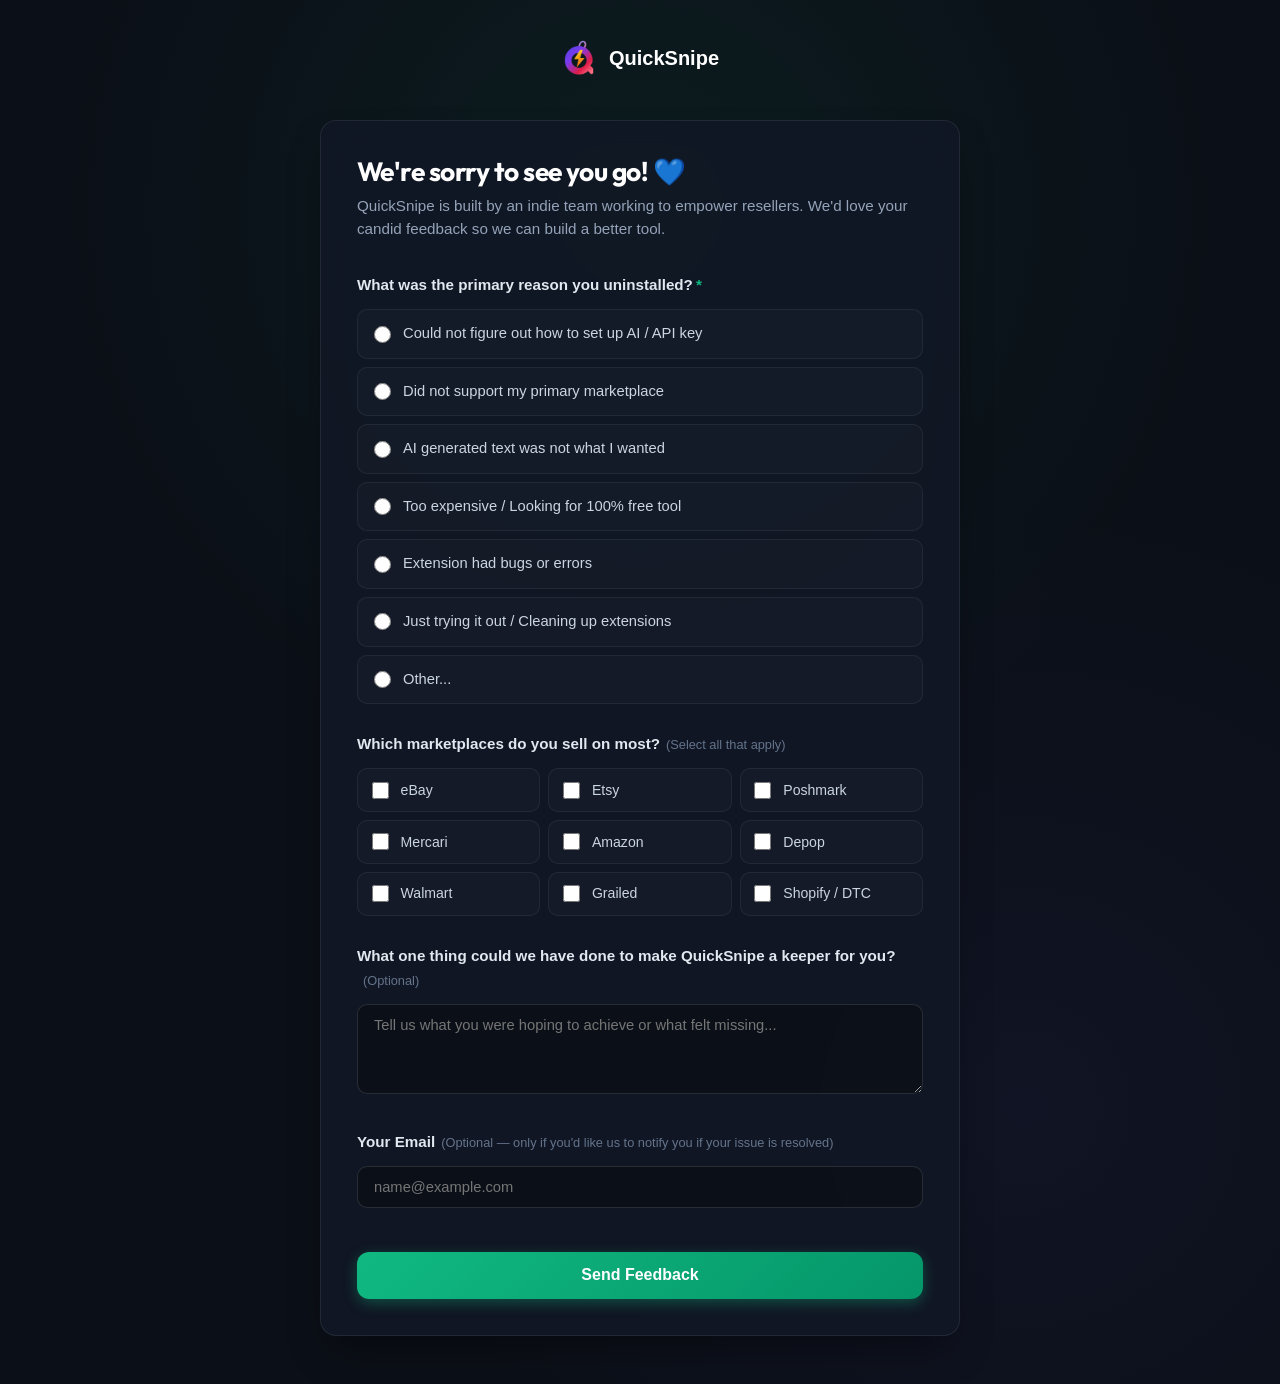
==== docs/farewell.html @ 465ecc66 "docs: clarify v1.3.3 live store release and tease upcoming v1.4.0 vision snipe" ====
<!DOCTYPE html>
<html lang="en" data-theme="dark">
<head>
  <meta charset="UTF-8">
  <meta name="viewport" content="width=device-width, initial-scale=1.0">
  <title>QuickSnipe — Farewell & Feedback</title>
  <meta name="description" content="Help QuickSnipe improve. Let us know how we can make our reseller assistant better.">
  <link rel="icon" type="image/png" sizes="16x16" href="assets/icon-16.png">
  <link rel="icon" type="image/png" sizes="48x48" href="assets/icon-48.png">
  <link rel="icon" type="image/png" sizes="128x128" href="assets/icon-128.png">
  <link rel="stylesheet" href="styles.css">
  <style>
    body {
      min-height: 100vh;
      display: flex;
      flex-direction: column;
      background: radial-gradient(circle at 50% 15%, rgba(16, 185, 129, 0.08), transparent 45%),
                  radial-gradient(circle at 80% 80%, rgba(99, 102, 241, 0.06), transparent 40%),
                  var(--color-bg, #0b0f17);
      color: var(--color-text, #f1f5f9);
      font-family: -apple-system, BlinkMacSystemFont, "Segoe UI", Roboto, "Helvetica Neue", Arial, sans-serif;
      margin: 0;
      padding: 0;
    }

    .farewell-header {
      padding: 2.5rem 1.5rem 1.5rem;
      text-align: center;
    }

    .farewell-logo {
      display: inline-flex;
      align-items: center;
      gap: 0.75rem;
      font-size: 1.25rem;
      font-weight: 700;
      color: #fff;
      text-decoration: none;
      margin-bottom: 1.25rem;
    }

    .farewell-logo img {
      width: 36px;
      height: 36px;
      border-radius: 8px;
    }

    .farewell-container {
      max-width: 680px;
      margin: 0 auto 3rem;
      padding: 0 1.25rem;
      width: 100%;
      box-sizing: border-box;
    }

    .farewell-card {
      background: rgba(18, 24, 38, 0.85);
      border: 1px solid rgba(255, 255, 255, 0.08);
      border-radius: 16px;
      padding: 2.25rem;
      backdrop-filter: blur(12px);
      box-shadow: 0 20px 40px -15px rgba(0, 0, 0, 0.5);
    }

    .farewell-title {
      font-size: 1.65rem;
      font-weight: 700;
      margin: 0 0 0.5rem;
      color: #fff;
      letter-spacing: -0.02em;
    }

    .farewell-subtitle {
      font-size: 0.95rem;
      color: #94a3b8;
      line-height: 1.5;
      margin: 0 0 2rem;
    }

    .form-group {
      margin-bottom: 1.75rem;
    }

    .form-label {
      display: block;
      font-weight: 600;
      font-size: 0.95rem;
      margin-bottom: 0.75rem;
      color: #e2e8f0;
    }

    .form-label span.req {
      color: #10b981;
      margin-left: 3px;
    }

    .form-label span.opt {
      font-size: 0.8rem;
      font-weight: 400;
      color: #64748b;
      margin-left: 6px;
    }

    .options-grid {
      display: grid;
      gap: 0.5rem;
    }

    .option-item {
      display: flex;
      align-items: center;
      gap: 0.75rem;
      padding: 0.75rem 1rem;
      background: rgba(255, 255, 255, 0.02);
      border: 1px solid rgba(255, 255, 255, 0.06);
      border-radius: 10px;
      cursor: pointer;
      transition: all 0.15s ease;
      user-select: none;
      font-size: 0.92rem;
      color: #cbd5e1;
    }

    .option-item:hover {
      background: rgba(16, 185, 129, 0.08);
      border-color: rgba(16, 185, 129, 0.3);
      color: #fff;
    }

    .option-item input[type="radio"],
    .option-item input[type="checkbox"] {
      accent-color: #10b981;
      width: 17px;
      height: 17px;
      margin: 0;
      cursor: pointer;
    }

    .checkboxes-grid {
      display: grid;
      grid-template-columns: repeat(auto-fill, minmax(140px, 1fr));
      gap: 0.5rem;
    }

    .checkboxes-grid .option-item {
      padding: 0.6rem 0.85rem;
      font-size: 0.88rem;
    }

    .other-input-wrap {
      margin-top: 0.5rem;
      display: none;
    }

    .text-input,
    .textarea-input {
      width: 100%;
      background: rgba(11, 15, 23, 0.8);
      border: 1px solid rgba(255, 255, 255, 0.12);
      border-radius: 10px;
      padding: 0.75rem 1rem;
      color: #fff;
      font-size: 0.92rem;
      font-family: inherit;
      box-sizing: border-box;
      outline: none;
      transition: border-color 0.15s;
    }

    .text-input:focus,
    .textarea-input:focus {
      border-color: #10b981;
      box-shadow: 0 0 0 3px rgba(16, 185, 129, 0.15);
    }

    .textarea-input {
      min-height: 90px;
      resize: vertical;
    }

    .btn-submit {
      width: 100%;
      background: linear-gradient(135deg, #10b981, #059669);
      color: #fff;
      border: none;
      border-radius: 12px;
      padding: 0.9rem;
      font-size: 1rem;
      font-weight: 600;
      cursor: pointer;
      transition: all 0.18s ease;
      box-shadow: 0 4px 14px rgba(16, 185, 129, 0.35);
      margin-top: 1rem;
    }

    .btn-submit:hover {
      background: linear-gradient(135deg, #059669, #047857);
      transform: translateY(-1px);
      box-shadow: 0 6px 18px rgba(16, 185, 129, 0.45);
    }

    .btn-submit:disabled {
      opacity: 0.6;
      cursor: not-allowed;
      transform: none;
    }

    .reinstall-box {
      margin-top: 2rem;
      padding: 1.25rem;
      border-radius: 12px;
      background: rgba(99, 102, 241, 0.08);
      border: 1px solid rgba(99, 102, 241, 0.2);
      text-align: center;
      font-size: 0.88rem;
      color: #cbd5e1;
    }

    .reinstall-box a {
      color: #818cf8;
      font-weight: 600;
      text-decoration: underline;
    }

    /* Thank-you card state */
    .thank-you-card {
      display: none;
      text-align: center;
      padding: 3rem 1.5rem;
    }

    .thank-you-card h2 {
      font-size: 1.75rem;
      color: #fff;
      margin: 1rem 0 0.5rem;
    }

    .thank-you-card p {
      color: #94a3b8;
      max-width: 460px;
      margin: 0 auto 1.5rem;
      line-height: 1.6;
    }

    .thank-you-icon {
      font-size: 3rem;
    }

    @media (max-width: 600px) {
      .farewell-card {
        padding: 1.5rem;
      }
      .checkboxes-grid {
        grid-template-columns: 1fr 1fr;
      }
    }
  </style>
</head>
<body>

  <header class="farewell-header">
    <a href="index.html" class="farewell-logo">
      <img src="assets/icon-48.png" alt="QuickSnipe">
      <span>QuickSnipe</span>
    </a>
  </header>

  <main class="farewell-container">
    <div class="farewell-card">

      <!-- Form Container -->
      <form id="farewell-form">
        <h1 class="farewell-title">We're sorry to see you go! 💙</h1>
        <p class="farewell-subtitle">
          QuickSnipe is built by an indie team working to empower resellers. We'd love your candid feedback so we can build a better tool.
        </p>

        <!-- Q1: Primary Reason -->
        <div class="form-group">
          <label class="form-label">What was the primary reason you uninstalled?<span class="req">*</span></label>
          <div class="options-grid">
            <label class="option-item">
              <input type="radio" name="reason" value="Could not figure out how to set up AI / API key" required>
              <span>Could not figure out how to set up AI / API key</span>
            </label>
            <label class="option-item">
              <input type="radio" name="reason" value="Did not support my primary marketplace">
              <span>Did not support my primary marketplace</span>
            </label>
            <label class="option-item">
              <input type="radio" name="reason" value="AI generated text was not what I wanted">
              <span>AI generated text was not what I wanted</span>
            </label>
            <label class="option-item">
              <input type="radio" name="reason" value="Too expensive / Looking for 100% free tool">
              <span>Too expensive / Looking for 100% free tool</span>
            </label>
            <label class="option-item">
              <input type="radio" name="reason" value="Extension had bugs or errors">
              <span>Extension had bugs or errors</span>
            </label>
            <label class="option-item">
              <input type="radio" name="reason" value="Just trying it out / Cleaning up extensions">
              <span>Just trying it out / Cleaning up extensions</span>
            </label>
            <label class="option-item">
              <input type="radio" name="reason" value="__other__">
              <span>Other...</span>
            </label>
          </div>
          <div id="reason-other-wrap" class="other-input-wrap">
            <input type="text" id="reason-other-text" class="text-input" placeholder="Please specify...">
          </div>
        </div>

        <!-- Q2: Marketplaces Used -->
        <div class="form-group">
          <label class="form-label">Which marketplaces do you sell on most?<span class="opt">(Select all that apply)</span></label>
          <div class="checkboxes-grid">
            <label class="option-item">
              <input type="checkbox" name="marketplace" value="eBay">
              <span>eBay</span>
            </label>
            <label class="option-item">
              <input type="checkbox" name="marketplace" value="Etsy">
              <span>Etsy</span>
            </label>
            <label class="option-item">
              <input type="checkbox" name="marketplace" value="Poshmark">
              <span>Poshmark</span>
            </label>
            <label class="option-item">
              <input type="checkbox" name="marketplace" value="Mercari">
              <span>Mercari</span>
            </label>
            <label class="option-item">
              <input type="checkbox" name="marketplace" value="Amazon">
              <span>Amazon</span>
            </label>
            <label class="option-item">
              <input type="checkbox" name="marketplace" value="Depop">
              <span>Depop</span>
            </label>
            <label class="option-item">
              <input type="checkbox" name="marketplace" value="Walmart">
              <span>Walmart</span>
            </label>
            <label class="option-item">
              <input type="checkbox" name="marketplace" value="Grailed">
              <span>Grailed</span>
            </label>
            <label class="option-item">
              <input type="checkbox" name="marketplace" value="Shopify / Custom Website">
              <span>Shopify / DTC</span>
            </label>
          </div>
        </div>

        <!-- Q3: Improvement Feedback -->
        <div class="form-group">
          <label class="form-label" for="txt-better">What one thing could we have done to make QuickSnipe a keeper for you?<span class="opt">(Optional)</span></label>
          <textarea id="txt-better" class="textarea-input" placeholder="Tell us what you were hoping to achieve or what felt missing..."></textarea>
        </div>

        <!-- Q4: Optional Email -->
        <div class="form-group">
          <label class="form-label" for="txt-email">Your Email<span class="opt">(Optional — only if you'd like us to notify you if your issue is resolved)</span></label>
          <input type="email" id="txt-email" class="text-input" placeholder="name@example.com">
        </div>

        <!-- Submit Button -->
        <button type="submit" id="btn-submit-farewell" class="btn-submit">
          Send Feedback
        </button>
      </form>

      <!-- Thank You Card (Shown upon submit) -->
      <div id="thank-you-view" class="thank-you-card">
        <div class="thank-you-icon">💙</div>
        <h2>Thank You for Your Feedback!</h2>
        <p>
          Your response goes straight to our dev notes. We'll use your suggestions to make QuickSnipe better for the reseller community.
        </p>
        <div class="reinstall-box">
          Changed your mind or uninstalled by mistake? You can reinstall anytime from the <a href="https://chromewebstore.google.com/detail/quicksnipe/imobohfdofphmcpdhflggfcmfdodhmag" target="_blank">Chrome Web Store</a>.
        </div>
      </div>

    </div>
  </main>

  <script>
    (function () {
      const form = document.getElementById('farewell-form');
      const thankYouView = document.getElementById('thank-you-view');
      const submitBtn = document.getElementById('btn-submit-farewell');
      const reasonRadios = document.querySelectorAll('input[name="reason"]');
      const reasonOtherWrap = document.getElementById('reason-other-wrap');
      const reasonOtherText = document.getElementById('reason-other-text');

      // Toggle write-in other reason input
      reasonRadios.forEach(radio => {
        radio.addEventListener('change', () => {
          if (radio.value === '__other__' && radio.checked) {
            reasonOtherWrap.style.display = 'block';
            reasonOtherText.focus();
          } else {
            reasonOtherWrap.style.display = 'none';
          }
        });
      });

      // Extract version from URL query string (e.g. ?v=1.3.3 or ?v=1.4.0)
      const urlParams = new URLSearchParams(window.location.search);
      const appVersion = urlParams.get('v') || '1.3.3';

      // Verified Google Form Endpoint & Entry IDs
      const GOOGLE_FORM_ACTION = 'https://docs.google.com/forms/d/e/1FAIpQLSeFasUfU0-HS2rmVHf-L8EJxTq6OKQwhR-iF8NFrdYK3VLyfg/formResponse';
      const ENTRIES = {
        reason: 'entry.704843628',
        reasonOther: 'entry.704843628.other_option_response',
        marketplaces: 'entry.675163865',
        whatBetter: 'entry.217796439',
        version: 'entry.930384413',
        email: 'entry.1102813028',
      };

      form.addEventListener('submit', async function (e) {
        e.preventDefault();

        // 1. Gather Selected Reason
        let selectedReason = '';
        const checkedRadio = document.querySelector('input[name="reason"]:checked');
        if (!checkedRadio) return;

        let isOtherReason = false;
        if (checkedRadio.value === '__other__') {
          isOtherReason = true;
          selectedReason = reasonOtherText.value.trim() || 'Other';
        } else {
          selectedReason = checkedRadio.value;
        }

        // 2. Gather Selected Marketplaces
        const checkedMarkets = Array.from(document.querySelectorAll('input[name="marketplace"]:checked'))
          .map(cb => cb.value);

        // 3. Other fields
        const whatBetter = document.getElementById('txt-better').value.trim();
        const email = document.getElementById('txt-email').value.trim();

        submitBtn.disabled = true;
        submitBtn.textContent = 'Sending feedback...';

        try {
          const bodyParams = new URLSearchParams();

          // Reason field mapping
          if (isOtherReason) {
            bodyParams.append(ENTRIES.reason, '__other_option__');
            bodyParams.append(ENTRIES.reasonOther, selectedReason);
          } else {
            bodyParams.append(ENTRIES.reason, selectedReason);
          }

          // Marketplaces checkboxes (Google Forms accepts multiple values with same entry ID)
          if (checkedMarkets.length > 0) {
            checkedMarkets.forEach(m => bodyParams.append(ENTRIES.marketplaces, m));
          } else {
            bodyParams.append(ENTRIES.marketplaces, 'None specified');
          }

          if (whatBetter) bodyParams.append(ENTRIES.whatBetter, whatBetter);
          bodyParams.append(ENTRIES.version, appVersion);
          if (email) bodyParams.append(ENTRIES.email, email);

          // Dispatch in no-cors mode to Google Forms backend
          await fetch(GOOGLE_FORM_ACTION, {
            method: 'POST',
            mode: 'no-cors',
            headers: { 'Content-Type': 'application/x-www-form-urlencoded' },
            body: bodyParams.toString(),
          });
        } catch (err) {
          console.warn('[QuickSnipe] Farewell submission notice:', err);
        }

        // Transition smoothly to thank-you view
        form.style.display = 'none';
        thankYouView.style.display = 'block';
      });
    })();
  </script>
</body>
</html>
---- docs/styles.css ----
/* ==========================================================================
   QuickSnipe Documentation & Sales Portal Stylesheet
   Modern Glassmorphic Design System (Cyber Dark & Light Glass)
   ========================================================================== */

@import url('https://fonts.googleapis.com/css2?family=Inter:wght@400;500;600;700&family=Outfit:wght@500;600;700;800;900&family=JetBrains+Mono:wght@400;500;600&display=swap');

:root {
  /* Color Tokens - Cyber Dark (Default) */
  --bg-base: #060913;
  --bg-surface: #0c1222;
  --bg-card: rgba(15, 23, 42, 0.75);
  --bg-card-hover: rgba(30, 41, 59, 0.85);
  --bg-glass: rgba(15, 23, 42, 0.65);
  --bg-input: rgba(15, 23, 42, 0.9);
  
  --border-subtle: rgba(255, 255, 255, 0.08);
  --border-glow: rgba(99, 102, 241, 0.35);
  --border-highlight: rgba(255, 255, 255, 0.16);

  --text-main: #f8fafc;
  --text-muted: #94a3b8;
  --text-dim: #64748b;
  --text-inverse: #090d16;

  --accent-primary: #6366f1;
  --accent-primary-hover: #4f46e5;
  --accent-secondary: #06b6d4;
  --accent-cyan: #38bdf8;
  --accent-emerald: #10b981;
  --accent-amber: #f59e0b;
  --accent-rose: #f43f5e;
  --accent-purple: #a855f7;

  --grad-primary: linear-gradient(135deg, #6366f1 0%, #06b6d4 100%);
  --grad-surface: linear-gradient(180deg, rgba(255, 255, 255, 0.04) 0%, rgba(255, 255, 255, 0.01) 100%);
  --grad-glow: radial-gradient(circle at 50% -20%, rgba(99, 102, 241, 0.25) 0%, rgba(6, 182, 212, 0.08) 50%, transparent 80%);

  --shadow-sm: 0 2px 8px rgba(0, 0, 0, 0.3);
  --shadow-md: 0 8px 24px rgba(0, 0, 0, 0.45);
  --shadow-lg: 0 16px 40px rgba(0, 0, 0, 0.6);
  --shadow-glow: 0 0 30px rgba(99, 102, 241, 0.3);
  --shadow-cyan-glow: 0 0 30px rgba(6, 182, 212, 0.3);

  --font-heading: 'Outfit', -apple-system, BlinkMacSystemFont, sans-serif;
  --font-body: 'Inter', -apple-system, BlinkMacSystemFont, sans-serif;
  --font-mono: 'JetBrains Mono', monospace;

  --radius-sm: 8px;
  --radius-md: 14px;
  --radius-lg: 20px;
  --radius-full: 9999px;

  --transition-fast: 0.18s cubic-bezier(0.16, 1, 0.3, 1);
  --transition-smooth: 0.3s cubic-bezier(0.16, 1, 0.3, 1);
}

/* Light Glass Theme */
[data-theme="light"] {
  --bg-base: #f8fafc;
  --bg-surface: #ffffff;
  --bg-card: rgba(255, 255, 255, 0.94);
  --bg-card-hover: rgba(241, 245, 249, 0.98);
  --bg-glass: rgba(255, 255, 255, 0.88);
  --bg-input: #ffffff;

  --border-subtle: rgba(15, 23, 42, 0.11);
  --border-glow: rgba(99, 102, 241, 0.35);
  --border-highlight: rgba(15, 23, 42, 0.22);

  --text-main: #0f172a;
  --text-muted: #334155;
  --text-dim: #64748b;
  --text-inverse: #ffffff;

  --accent-primary: #4f46e5;
  --accent-primary-hover: #4338ca;
  --accent-secondary: #0891b2;
  --accent-cyan: #0369a1;    /* 5.4:1 contrast on white (WCAG AAA) */
  --accent-emerald: #047857; /* 4.8:1 contrast on white (WCAG AA) */
  --accent-amber: #b45309;   /* 5.1:1 contrast on white (WCAG AA) */
  --accent-rose: #be123c;    /* 5.5:1 contrast on white (WCAG AAA) */
  --accent-purple: #6d28d9;  /* 6.8:1 contrast on white (WCAG AAA) */

  --grad-surface: linear-gradient(180deg, rgba(255, 255, 255, 0.95) 0%, rgba(241, 245, 249, 0.85) 100%);
  --grad-glow: radial-gradient(circle at 50% -20%, rgba(99, 102, 241, 0.12) 0%, rgba(6, 182, 212, 0.04) 50%, transparent 80%);

  --shadow-sm: 0 2px 8px rgba(15, 23, 42, 0.06);
  --shadow-md: 0 8px 24px rgba(15, 23, 42, 0.08);
  --shadow-lg: 0 16px 40px rgba(15, 23, 42, 0.12);
  --shadow-glow: 0 0 25px rgba(99, 102, 241, 0.2);
}


/* Base Resets */
*, *::before, *::after {
  box-sizing: border-box;
  margin: 0;
  padding: 0;
}

html {
  scroll-behavior: smooth;
  scroll-padding-top: 80px;
  font-size: 16px;
  -webkit-text-size-adjust: 100%;
}

body {
  font-family: var(--font-body);
  background-color: var(--bg-base);
  color: var(--text-main);
  line-height: 1.6;
  background-image: var(--grad-glow);
  background-repeat: no-repeat;
  background-attachment: fixed;
  background-size: 100% 900px;
  overflow-x: hidden;
  transition: background-color var(--transition-smooth), color var(--transition-smooth);
}

/* Typography */
h1, h2, h3, h4, h5, h6 {
  font-family: var(--font-heading);
  color: var(--text-main);
  line-height: 1.15;
  font-weight: 700;
  letter-spacing: -0.02em;
}

p {
  color: var(--text-muted);
}

a {
  color: var(--accent-cyan);
  text-decoration: none;
  transition: color var(--transition-fast);
}

a:hover {
  color: var(--accent-primary);
}

code {
  font-family: var(--font-mono);
  font-size: 0.88em;
  padding: 0.2em 0.4em;
  border-radius: var(--radius-sm);
  background: rgba(99, 102, 241, 0.12);
  color: #a5b4fc;
}

[data-theme="light"] code {
  background: rgba(99, 102, 241, 0.1);
  color: #4338ca;
}

/* Layout Utilities */
.container {
  width: 100%;
  max-width: 1240px;
  margin: 0 auto;
  padding: 0 24px;
}

.section-padding {
  padding: 88px 0;
}

@media (max-width: 768px) {
  .section-padding {
    padding: 60px 0;
  }
}

/* Header & Glass Navigation */
.site-header {
  position: sticky;
  top: 0;
  z-index: 100;
  background: var(--bg-glass);
  backdrop-filter: blur(16px);
  -webkit-backdrop-filter: blur(16px);
  border-bottom: 1px solid var(--border-subtle);
  transition: background var(--transition-smooth), border-color var(--transition-smooth);
}

.header-inner {
  display: flex;
  align-items: center;
  justify-content: space-between;
  height: 72px;
  gap: 20px;
}

.brand-link {
  display: flex;
  align-items: center;
  gap: 12px;
  text-decoration: none;
}

.brand-icon {
  width: 38px;
  height: 38px;
  border-radius: 10px;
  box-shadow: 0 4px 14px rgba(99, 102, 241, 0.35);
}

.brand-title {
  font-family: var(--font-heading);
  font-size: 1.35rem;
  font-weight: 800;
  color: var(--text-main);
  letter-spacing: -0.03em;
  display: flex;
  align-items: center;
  gap: 8px;
}

.badge-version {
  font-size: 0.7rem;
  font-weight: 700;
  padding: 2px 7px;
  border-radius: var(--radius-full);
  background: rgba(16, 185, 129, 0.12);
  color: var(--accent-emerald);
  border: 1px solid var(--accent-emerald);
  letter-spacing: 0.04em;
  text-transform: uppercase;
}


.nav-links {
  display: flex;
  align-items: center;
  gap: 24px;
  list-style: none;
}

.nav-link {
  font-size: 0.92rem;
  font-weight: 500;
  color: var(--text-muted);
  transition: color var(--transition-fast);
}

.nav-link:hover, .nav-link.active {
  color: var(--text-main);
}

.header-actions {
  display: flex;
  align-items: center;
  gap: 14px;
}

/* Theme Toggle Button */
.btn-theme-toggle {
  display: inline-flex;
  align-items: center;
  justify-content: center;
  width: 38px;
  height: 38px;
  border-radius: var(--radius-sm);
  background: var(--bg-card);
  border: 1px solid var(--border-subtle);
  color: var(--text-muted);
  cursor: pointer;
  transition: all var(--transition-fast);
}

.btn-theme-toggle:hover {
  color: var(--text-main);
  border-color: var(--border-highlight);
}

/* Buttons */
.btn {
  display: inline-flex;
  align-items: center;
  justify-content: center;
  gap: 8px;
  font-family: var(--font-body);
  font-weight: 600;
  font-size: 0.95rem;
  padding: 10px 22px;
  border-radius: var(--radius-sm);
  cursor: pointer;
  transition: all var(--transition-smooth);
  text-decoration: none;
  border: none;
  line-height: 1.4;
  white-space: nowrap;
}

.btn-primary {
  background: var(--grad-primary);
  color: #ffffff !important;
  box-shadow: 0 4px 18px rgba(99, 102, 241, 0.4);
}

.btn-primary:hover {
  transform: translateY(-2px);
  box-shadow: 0 8px 26px rgba(99, 102, 241, 0.6);
  filter: brightness(1.08);
}

.btn-secondary {
  background: var(--bg-card);
  color: var(--text-main) !important;
  border: 1px solid var(--border-subtle);
  backdrop-filter: blur(8px);
}

.btn-secondary:hover {
  background: var(--bg-card-hover);
  border-color: var(--border-highlight);
  transform: translateY(-2px);
}

.btn-sm {
  padding: 6px 14px;
  font-size: 0.85rem;
  border-radius: 6px;
}

.btn-lg {
  padding: 14px 30px;
  font-size: 1.08rem;
  border-radius: var(--radius-md);
  font-weight: 700;
}

/* Mobile Menu Toggle */
.mobile-toggle {
  display: none;
  background: none;
  border: none;
  font-size: 1.6rem;
  color: var(--text-main);
  cursor: pointer;
}

/* Hero Section */
.hero {
  padding: 70px 0 60px;
  text-align: center;
  position: relative;
}

.hero-pill {
  display: inline-flex;
  align-items: center;
  gap: 8px;
  padding: 6px 16px;
  border-radius: var(--radius-full);
  background: rgba(99, 102, 241, 0.12);
  border: 1px solid rgba(99, 102, 241, 0.35);
  color: #c7d2fe;
  font-size: 0.82rem;
  font-weight: 600;
  margin-bottom: 24px;
  letter-spacing: 0.02em;
}

[data-theme="light"] .hero-pill {
  color: #4338ca;
  background: rgba(99, 102, 241, 0.08);
}

.hero-title {
  font-size: 3.4rem;
  font-weight: 900;
  max-width: 960px;
  margin: 0 auto 22px;
  letter-spacing: -0.035em;
  line-height: 1.1;
}

.text-gradient {
  background: var(--grad-primary);
  -webkit-background-clip: text;
  -webkit-text-fill-color: transparent;
}

.hero-subtitle {
  font-size: 1.25rem;
  max-width: 780px;
  margin: 0 auto 36px;
  color: var(--text-muted);
  line-height: 1.55;
}

.hero-cta-group {
  display: flex;
  align-items: center;
  justify-content: center;
  gap: 16px;
  flex-wrap: wrap;
  margin-bottom: 28px;
}

.hero-trust-bar {
  display: flex;
  align-items: center;
  justify-content: center;
  gap: 20px;
  font-size: 0.85rem;
  color: var(--text-dim);
  flex-wrap: wrap;
  margin-bottom: 50px;
}

.hero-trust-bar span {
  display: inline-flex;
  align-items: center;
  gap: 6px;
}

/* Hero Showcase Frame */
.hero-showcase {
  max-width: 1040px;
  margin: 0 auto;
  position: relative;
}

.showcase-frame {
  position: relative;
  border-radius: var(--radius-lg);
  overflow: hidden;
  box-shadow: var(--shadow-lg), var(--shadow-glow);
  border: 1px solid var(--border-highlight);
  background: var(--bg-surface);
}

.showcase-frame img {
  display: block;
  width: 100%;
  height: auto;
  transition: transform 0.4s ease;
}

/* Floating Feature Badges */
.floating-pill {
  position: absolute;
  background: var(--bg-glass);
  backdrop-filter: blur(12px);
  -webkit-backdrop-filter: blur(12px);
  border: 1px solid var(--border-highlight);
  border-radius: var(--radius-full);
  padding: 8px 16px;
  font-size: 0.8rem;
  font-weight: 600;
  color: var(--text-main);
  box-shadow: var(--shadow-md);
  display: flex;
  align-items: center;
  gap: 8px;
  z-index: 10;
  animation: float 4s ease-in-out infinite;
}

.floating-pill-1 {
  top: -16px;
  left: 30px;
}

.floating-pill-2 {
  bottom: 20px;
  right: 30px;
  animation-delay: 2s;
}

@keyframes float {
  0%, 100% { transform: translateY(0); }
  50% { transform: translateY(-8px); }
}

/* Section Headers */
.section-header {
  text-align: center;
  max-width: 760px;
  margin: 0 auto 56px;
}

.section-eyebrow {
  display: inline-block;
  font-size: 0.8rem;
  font-weight: 700;
  text-transform: uppercase;
  letter-spacing: 0.08em;
  color: var(--accent-cyan);
  margin-bottom: 12px;
}

.section-title {
  font-size: 2.3rem;
  margin-bottom: 16px;
}

.section-desc {
  font-size: 1.08rem;
  color: var(--text-muted);
}

/* Cards & Glass Containers */
.glass-card {
  background: var(--bg-card);
  backdrop-filter: blur(16px);
  -webkit-backdrop-filter: blur(16px);
  border: 1px solid var(--border-subtle);
  border-radius: var(--radius-md);
  padding: 28px;
  box-shadow: var(--shadow-sm);
  transition: transform var(--transition-smooth), border-color var(--transition-smooth), box-shadow var(--transition-smooth);
}

.glass-card:hover {
  border-color: var(--border-highlight);
  box-shadow: var(--shadow-md);
}

/* Comparison Table (QuickSnipe vs SaaS) */
.comparison-table-wrapper {
  overflow-x: auto;
  border-radius: var(--radius-md);
  border: 1px solid var(--border-subtle);
  background: var(--bg-card);
  box-shadow: var(--shadow-md);
}

.comparison-table {
  width: 100%;
  border-collapse: collapse;
  text-align: left;
}

.comparison-table th, .comparison-table td {
  padding: 16px 20px;
  border-bottom: 1px solid var(--border-subtle);
}

.comparison-table th {
  font-family: var(--font-heading);
  font-size: 0.95rem;
  font-weight: 700;
  background: rgba(0, 0, 0, 0.2);
  color: var(--text-main);
}

[data-theme="light"] .comparison-table th {
  background: rgba(0, 0, 0, 0.03);
}

.comparison-table td {
  font-size: 0.92rem;
  color: var(--text-muted);
}

.col-highlight {
  background: rgba(99, 102, 241, 0.08);
  border-left: 2px solid var(--accent-primary);
  border-right: 2px solid var(--accent-primary);
}

.col-highlight strong {
  color: #38bdf8;
}

[data-theme="light"] .col-highlight strong {
  color: #0284c7;
}

/* Interactive Sandbox Grid */
.sandbox-grid {
  display: grid;
  grid-template-columns: 1fr 1fr;
  gap: 28px;
}

@media (max-width: 900px) {
  .sandbox-grid {
    grid-template-columns: 1fr;
  }
}

.sandbox-box {
  background: var(--bg-card);
  border: 1px solid var(--border-subtle);
  border-radius: var(--radius-md);
  padding: 28px;
  box-shadow: var(--shadow-md);
}

.sandbox-header {
  display: flex;
  align-items: center;
  justify-content: space-between;
  margin-bottom: 20px;
}

.sandbox-title {
  font-size: 1.25rem;
  display: flex;
  align-items: center;
  gap: 10px;
}

.form-group {
  margin-bottom: 16px;
}

.form-label {
  display: block;
  font-size: 0.85rem;
  font-weight: 600;
  margin-bottom: 6px;
  color: var(--text-muted);
}

.form-input, .form-select, .form-textarea {
  width: 100%;
  padding: 10px 14px;
  border-radius: var(--radius-sm);
  background: var(--bg-input);
  border: 1px solid var(--border-subtle);
  color: var(--text-main);
  font-family: var(--font-body);
  font-size: 0.92rem;
  transition: border-color var(--transition-fast), box-shadow var(--transition-fast);
}

.form-input:focus, .form-select:focus, .form-textarea:focus {
  outline: none;
  border-color: var(--accent-primary);
  box-shadow: 0 0 0 3px rgba(99, 102, 241, 0.25);
}

/* Calculator Output Grid */
.calc-results-grid {
  display: grid;
  grid-template-columns: repeat(2, 1fr);
  gap: 12px;
  margin-top: 20px;
  padding-top: 18px;
  border-top: 1px solid var(--border-subtle);
}

.calc-stat-box {
  background: rgba(255, 255, 255, 0.03);
  border: 1px solid var(--border-subtle);
  border-radius: var(--radius-sm);
  padding: 12px 14px;
}

[data-theme="light"] .calc-stat-box {
  background: rgba(0, 0, 0, 0.02);
}

.calc-stat-label {
  font-size: 0.75rem;
  text-transform: uppercase;
  letter-spacing: 0.04em;
  color: var(--text-dim);
}

.calc-stat-val {
  font-family: var(--font-heading);
  font-size: 1.4rem;
  font-weight: 800;
  color: var(--text-main);
  margin-top: 4px;
}

.val-profit {
  color: var(--accent-emerald) !important;
}

/* LQS Title Score Meter */
.lqs-score-display {
  display: flex;
  align-items: center;
  justify-content: space-between;
  padding: 14px;
  background: rgba(255, 255, 255, 0.03);
  border: 1px solid var(--border-subtle);
  border-radius: var(--radius-sm);
  margin-top: 14px;
}

.lqs-grade-badge {
  font-family: var(--font-heading);
  font-size: 2rem;
  font-weight: 900;
  padding: 4px 18px;
  border-radius: var(--radius-sm);
  line-height: 1;
}

.grade-s { background: rgba(16, 185, 129, 0.2); color: #34d399; border: 1px solid #10b981; }
.grade-a { background: rgba(6, 182, 212, 0.2); color: #38bdf8; border: 1px solid #06b6d4; }
.grade-b { background: rgba(245, 158, 11, 0.2); color: #fbbf24; border: 1px solid #f59e0b; }
.grade-c { background: rgba(244, 63, 94, 0.2); color: #fb7185; border: 1px solid #f43f5e; }

.meter-bar-container {
  height: 8px;
  border-radius: var(--radius-full);
  background: rgba(255, 255, 255, 0.1);
  overflow: hidden;
  margin-top: 8px;
}

.meter-bar-fill {
  height: 100%;
  border-radius: var(--radius-full);
  background: var(--grad-primary);
  width: 0%;
  transition: width var(--transition-smooth);
}

/* Carousel Section */
.carousel-wrapper {
  position: relative;
  max-width: 1060px;
  margin: 0 auto;
}

.carousel-slides {
  position: relative;
  border-radius: var(--radius-lg);
  overflow: hidden;
  border: 1px solid var(--border-highlight);
  box-shadow: var(--shadow-lg);
  background: var(--bg-surface);
}

.carousel-slide {
  display: none;
  animation: fadeIn 0.4s ease;
}

.carousel-slide.active {
  display: block;
}

.carousel-slide img {
  width: 100%;
  display: block;
}

.carousel-caption {
  padding: 20px 28px;
  background: var(--bg-card);
  border-top: 1px solid var(--border-subtle);
  display: flex;
  align-items: center;
  justify-content: space-between;
  flex-wrap: wrap;
  gap: 12px;
}

.carousel-nav-tabs {
  display: flex;
  justify-content: center;
  gap: 8px;
  margin-bottom: 20px;
  flex-wrap: wrap;
}

.carousel-tab-btn {
  background: var(--bg-card);
  border: 1px solid var(--border-subtle);
  color: var(--text-muted);
  padding: 8px 18px;
  border-radius: var(--radius-full);
  font-size: 0.85rem;
  font-weight: 600;
  cursor: pointer;
  transition: all var(--transition-fast);
}

.carousel-tab-btn:hover {
  color: var(--text-main);
  border-color: var(--border-highlight);
}

.carousel-tab-btn.active {
  background: var(--accent-primary);
  color: #ffffff;
  border-color: var(--accent-primary);
  box-shadow: 0 2px 12px rgba(99, 102, 241, 0.4);
}

/* Marketplaces Grid */
.marketplaces-grid {
  display: grid;
  grid-template-columns: repeat(auto-fit, minmax(320px, 1fr));
  gap: 24px;
}

.marketplace-card {
  background: var(--bg-card);
  border: 1px solid var(--border-subtle);
  border-radius: var(--radius-md);
  padding: 24px;
  transition: transform var(--transition-smooth), border-color var(--transition-smooth);
  display: flex;
  flex-direction: column;
  justify-content: space-between;
}

.marketplace-card:hover {
  transform: translateY(-4px);
  border-color: var(--border-glow);
}

.marketplace-header {
  display: flex;
  align-items: center;
  justify-content: space-between;
  margin-bottom: 14px;
}

.marketplace-name {
  font-size: 1.2rem;
  font-weight: 700;
  display: flex;
  align-items: center;
  gap: 8px;
}

.badge-tag {
  font-size: 0.72rem;
  padding: 3px 8px;
  border-radius: var(--radius-full);
  background: rgba(255, 255, 255, 0.08);
  color: var(--text-muted);
}

.marketplace-bullets {
  list-style: none;
  font-size: 0.88rem;
  color: var(--text-muted);
  margin-top: 14px;
  space-y: 8px;
}

.marketplace-bullets li {
  margin-bottom: 8px;
  display: flex;
  align-items: flex-start;
  gap: 8px;
}

/* BYOK AI Providers Section */
.byok-grid {
  display: grid;
  grid-template-columns: repeat(auto-fit, minmax(280px, 1fr));
  gap: 20px;
}

.byok-card {
  background: var(--bg-card);
  border: 1px solid var(--border-subtle);
  border-radius: var(--radius-md);
  padding: 22px;
  transition: transform var(--transition-fast), border-color var(--transition-fast);
}

.byok-card:hover {
  border-color: var(--border-glow);
  transform: translateY(-2px);
}

.byok-badge-free {
  font-size: 0.7rem;
  padding: 2px 8px;
  border-radius: var(--radius-full);
  background: rgba(16, 185, 129, 0.12);
  color: var(--accent-emerald);
  border: 1px solid var(--accent-emerald);
  font-weight: 700;
  text-transform: uppercase;
}


/* FAQ Accordion & Search */
.faq-search-box {
  max-width: 580px;
  margin: 0 auto 36px;
  position: relative;
}

.faq-search-input {
  width: 100%;
  padding: 14px 20px 14px 44px;
  border-radius: var(--radius-full);
  background: var(--bg-card);
  border: 1px solid var(--border-subtle);
  color: var(--text-main);
  font-size: 0.95rem;
  box-shadow: var(--shadow-sm);
  transition: all var(--transition-fast);
}

.faq-search-input:focus {
  outline: none;
  border-color: var(--accent-primary);
  box-shadow: 0 0 0 3px rgba(99, 102, 241, 0.25);
}

.faq-search-icon {
  position: absolute;
  left: 18px;
  top: 50%;
  transform: translateY(-50%);
  color: var(--text-dim);
  font-size: 1rem;
}

.faq-list {
  max-width: 860px;
  margin: 0 auto;
}

.faq-item {
  background: var(--bg-card);
  border: 1px solid var(--border-subtle);
  border-radius: var(--radius-md);
  margin-bottom: 12px;
  overflow: hidden;
  transition: border-color var(--transition-fast);
}

.faq-item.open {
  border-color: var(--border-highlight);
}

.faq-question {
  width: 100%;
  text-align: left;
  padding: 18px 24px;
  background: none;
  border: none;
  font-family: var(--font-heading);
  font-size: 1.05rem;
  font-weight: 600;
  color: var(--text-main);
  cursor: pointer;
  display: flex;
  align-items: center;
  justify-content: space-between;
  gap: 16px;
}

.faq-icon {
  font-size: 1.2rem;
  color: var(--text-dim);
  transition: transform var(--transition-fast);
}

.faq-item.open .faq-icon {
  transform: rotate(180deg);
  color: var(--accent-primary);
}

.faq-answer {
  padding: 0 24px 20px;
  font-size: 0.92rem;
  color: var(--text-muted);
  line-height: 1.6;
  display: none;
}

.faq-item.open .faq-answer {
  display: block;
}

/* Sticky Bottom Install Bar */
.sticky-install-bar {
  position: fixed;
  bottom: 0;
  left: 0;
  right: 0;
  z-index: 999;
  background: var(--bg-glass);
  backdrop-filter: blur(18px);
  -webkit-backdrop-filter: blur(18px);
  border-top: 1px solid var(--border-highlight);
  padding: 12px 24px;
  box-shadow: 0 -4px 20px rgba(0, 0, 0, 0.4);
  transform: translateY(100%);
  transition: transform var(--transition-smooth);
}

.sticky-install-bar.visible {
  transform: translateY(0);
}

.sticky-bar-inner {
  max-width: 1240px;
  margin: 0 auto;
  display: flex;
  align-items: center;
  justify-content: space-between;
  gap: 16px;
  flex-wrap: wrap;
}

.sticky-bar-info {
  display: flex;
  align-items: center;
  gap: 12px;
}

.sticky-bar-rating {
  font-size: 0.85rem;
  color: var(--text-muted);
}

/* SEO Footer */
.site-footer {
  background: var(--bg-surface);
  border-top: 1px solid var(--border-subtle);
  padding: 60px 0 40px;
  margin-top: 80px;
}

.footer-grid {
  display: grid;
  grid-template-columns: 2fr repeat(3, 1fr);
  gap: 40px;
  margin-bottom: 40px;
}

@media (max-width: 860px) {
  .footer-grid {
    grid-template-columns: 1fr 1fr;
  }
}

@media (max-width: 540px) {
  .footer-grid {
    grid-template-columns: 1fr;
  }
}

.footer-col h4 {
  font-size: 0.92rem;
  text-transform: uppercase;
  letter-spacing: 0.06em;
  margin-bottom: 16px;
  color: var(--text-main);
}

.footer-col ul {
  list-style: none;
}

.footer-col li {
  margin-bottom: 10px;
}

.footer-col a {
  font-size: 0.88rem;
  color: var(--text-dim);
  transition: color var(--transition-fast);
}

.footer-col a:hover {
  color: var(--text-main);
}

.footer-bottom {
  padding-top: 24px;
  border-top: 1px solid var(--border-subtle);
  display: flex;
  align-items: center;
  justify-content: space-between;
  font-size: 0.82rem;
  color: var(--text-dim);
  flex-wrap: wrap;
  gap: 12px;
}

/* Toast */
.toast-notice {
  position: fixed;
  bottom: 80px;
  right: 24px;
  background: var(--bg-card);
  backdrop-filter: blur(16px);
  border: 1px solid var(--accent-emerald);
  color: #34d399;
  padding: 12px 20px;
  border-radius: var(--radius-sm);
  font-size: 0.88rem;
  font-weight: 600;
  box-shadow: var(--shadow-md);
  z-index: 1000;
  opacity: 0;
  transform: translateY(10px);
  pointer-events: none;
  transition: all var(--transition-smooth);
}

.toast-notice.show {
  opacity: 1;
  transform: translateY(0);
}

/* Animations */
@keyframes fadeIn {
  from { opacity: 0; transform: scale(0.98); }
  to { opacity: 1; transform: scale(1); }
}

/* Mobile Responsiveness */
@media (max-width: 768px) {
  .hero-title {
    font-size: 2.3rem;
  }
  .hero-subtitle {
    font-size: 1.05rem;
  }
  .nav-links {
    display: none;
  }
  .mobile-toggle {
    display: block;
  }
  .floating-pill {
    display: none;
  }
}

/* Technical Details Drawer & Reassurance Elements */
.hero-subtrust {
  margin-top: 14px;
  font-size: 0.9rem;
  color: var(--accent-emerald);
  font-weight: 600;
  display: flex;
  align-items: center;
  justify-content: center;
  gap: 8px;
}

.tech-specs-wrapper {
  margin-top: 36px;
  width: 100%;
}

.tech-specs-details {
  background: var(--bg-card);
  border: 1px solid var(--border-subtle);
  border-radius: var(--radius-md);
  padding: 16px 22px;
  text-align: left;
  transition: border-color var(--transition-smooth);
}

.tech-specs-details[open] {
  border-color: var(--border-highlight);
}

.tech-specs-summary {
  font-family: var(--font-heading);
  font-size: 0.95rem;
  font-weight: 600;
  color: var(--accent-cyan);
  cursor: pointer;
  user-select: none;
  display: flex;
  align-items: center;
  gap: 8px;
}

.tech-specs-summary:hover {
  color: var(--accent-primary);
}

.tech-specs-content {
  margin-top: 18px;
  padding-top: 16px;
  border-top: 1px solid var(--border-subtle);
  font-size: 0.88rem;
  color: var(--text-muted);
  line-height: 1.6;
}

.tech-specs-table {
  width: 100%;
  border-collapse: collapse;
  margin-top: 14px;
  font-size: 0.84rem;
}

.tech-specs-table th, .tech-specs-table td {
  padding: 10px 14px;
  border-bottom: 1px solid var(--border-subtle);
  text-align: left;
}

.tech-specs-table th {
  color: var(--text-main);
  background: rgba(0, 0, 0, 0.15);
}

[data-theme="light"] .tech-specs-table th {
  background: rgba(0, 0, 0, 0.04);
}
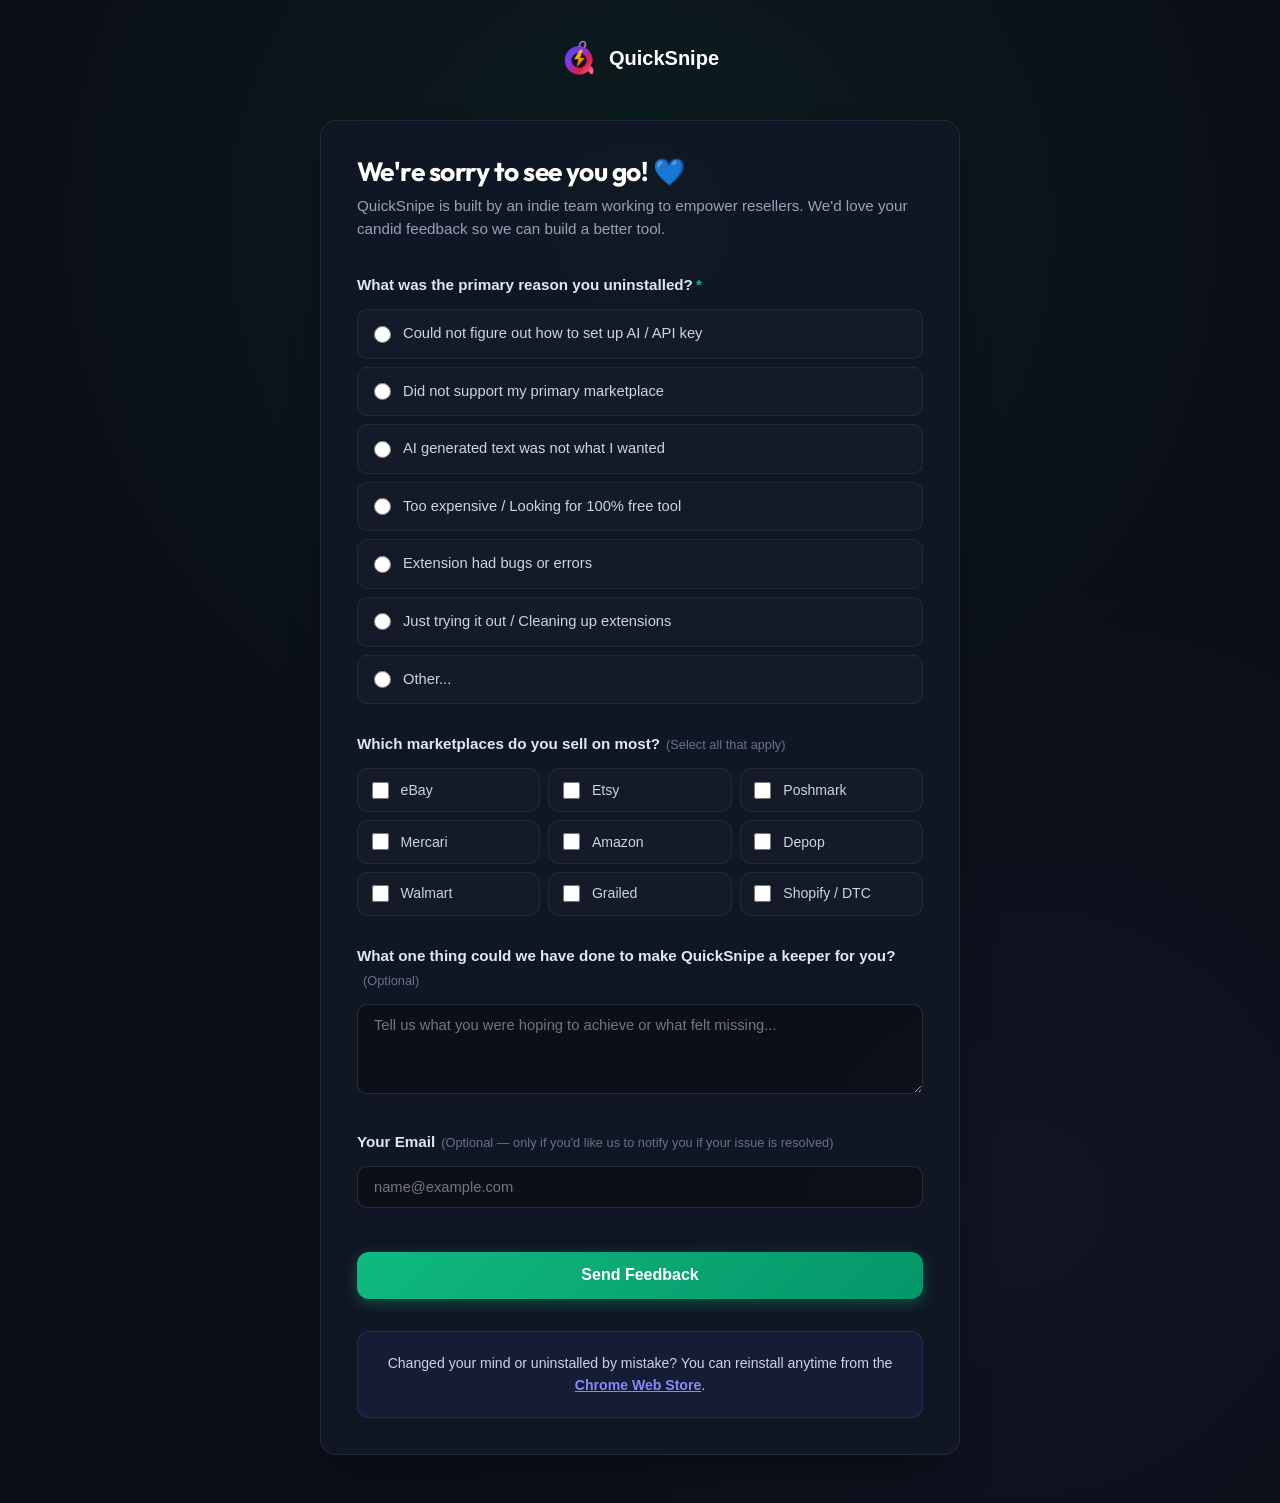
==== commit 46542156: "feat: add farewell feedback page and sitemap" ====
--- a/docs/farewell.html
+++ b/docs/farewell.html
@@ -5,6 +5,7 @@
   <meta name="viewport" content="width=device-width, initial-scale=1.0">
   <title>QuickSnipe — Farewell & Feedback</title>
   <meta name="description" content="Help QuickSnipe improve. Let us know how we can make our reseller assistant better.">
+  <meta name="robots" content="noindex, nofollow">
   <link rel="icon" type="image/png" sizes="16x16" href="assets/icon-16.png">
   <link rel="icon" type="image/png" sizes="48x48" href="assets/icon-48.png">
   <link rel="icon" type="image/png" sizes="128x128" href="assets/icon-128.png">
@@ -381,9 +382,10 @@
         <p>
           Your response goes straight to our dev notes. We'll use your suggestions to make QuickSnipe better for the reseller community.
         </p>
-        <div class="reinstall-box">
-          Changed your mind or uninstalled by mistake? You can reinstall anytime from the <a href="https://chromewebstore.google.com/detail/quicksnipe/imobohfdofphmcpdhflggfcmfdodhmag" target="_blank">Chrome Web Store</a>.
-        </div>
+      </div>
+
+      <div class="reinstall-box">
+        Changed your mind or uninstalled by mistake? You can reinstall anytime from the <a href="https://chromewebstore.google.com/detail/quicksnipe-ai-listing-res/aignalgmmlmnmofabamcdngdopabgkaa" target="_blank" rel="noopener noreferrer">Chrome Web Store</a>.
       </div>
 
     </div>
@@ -410,9 +412,9 @@
         });
       });
 
-      // Extract version from URL query string (e.g. ?v=1.3.3 or ?v=1.4.0)
+      // Extract version dynamically passed from extension URL query string (?v=...)
       const urlParams = new URLSearchParams(window.location.search);
-      const appVersion = urlParams.get('v') || '1.3.3';
+      const appVersion = urlParams.get('v') || 'unknown';
 
       // Verified Google Form Endpoint & Entry IDs
       const GOOGLE_FORM_ACTION = 'https://docs.google.com/forms/d/e/1FAIpQLSeFasUfU0-HS2rmVHf-L8EJxTq6OKQwhR-iF8NFrdYK3VLyfg/formResponse';
--- a/docs/styles.css
+++ b/docs/styles.css
@@ -190,53 +190,94 @@
   display: flex;
   align-items: center;
   justify-content: space-between;
-  height: 72px;
-  gap: 20px;
+  height: 66px;
+  gap: 16px;
+}
+
+.header-brand-group {
+  display: flex;
+  align-items: center;
+  gap: 10px;
+  flex-shrink: 0;
 }
 
 .brand-link {
   display: flex;
   align-items: center;
-  gap: 12px;
+  gap: 10px;
   text-decoration: none;
 }
 
 .brand-icon {
-  width: 38px;
-  height: 38px;
-  border-radius: 10px;
-  box-shadow: 0 4px 14px rgba(99, 102, 241, 0.35);
+  width: 32px;
+  height: 32px;
+  border-radius: 8px;
+  box-shadow: 0 4px 12px rgba(99, 102, 241, 0.3);
 }
 
 .brand-title {
   font-family: var(--font-heading);
-  font-size: 1.35rem;
+  font-size: 1.25rem;
   font-weight: 800;
   color: var(--text-main);
   letter-spacing: -0.03em;
-  display: flex;
-  align-items: center;
-  gap: 8px;
 }
 
 .badge-version {
-  font-size: 0.7rem;
+  display: inline-flex;
+  align-items: center;
+  gap: 5px;
+  font-size: 0.72rem;
   font-weight: 700;
-  padding: 2px 7px;
+  padding: 3px 8px;
   border-radius: var(--radius-full);
   background: rgba(16, 185, 129, 0.12);
   color: var(--accent-emerald);
-  border: 1px solid var(--accent-emerald);
-  letter-spacing: 0.04em;
-  text-transform: uppercase;
-}
-
+  border: 1px solid rgba(16, 185, 129, 0.3);
+  white-space: nowrap;
+  line-height: 1;
+  letter-spacing: 0.02em;
+}
+
+.badge-version .status-dot {
+  width: 6px;
+  height: 6px;
+  border-radius: 50%;
+  background: #10b981;
+  box-shadow: 0 0 5px #10b981;
+  display: inline-block;
+}
+
+.badge-upcoming-pill {
+  display: inline-flex;
+  align-items: center;
+  gap: 4px;
+  font-size: 0.72rem;
+  font-weight: 600;
+  padding: 3px 9px;
+  border-radius: var(--radius-full);
+  background: rgba(99, 102, 241, 0.12);
+  color: var(--accent-primary);
+  border: 1px solid rgba(99, 102, 241, 0.25);
+  text-decoration: none;
+  white-space: nowrap;
+  line-height: 1;
+  letter-spacing: 0.02em;
+  transition: all var(--transition-fast);
+}
+
+.badge-upcoming-pill:hover {
+  background: rgba(99, 102, 241, 0.22);
+  border-color: var(--accent-primary);
+  transform: translateY(-1px);
+}
 
 .nav-links {
   display: flex;
   align-items: center;
-  gap: 24px;
+  gap: 20px;
   list-style: none;
+  white-space: nowrap;
 }
 
 .nav-link {
@@ -382,6 +423,7 @@
 .text-gradient {
   background: var(--grad-primary);
   -webkit-background-clip: text;
+  background-clip: text;
   -webkit-text-fill-color: transparent;
 }
 
@@ -844,7 +886,6 @@
   font-size: 0.88rem;
   color: var(--text-muted);
   margin-top: 14px;
-  space-y: 8px;
 }
 
 .marketplace-bullets li {
@@ -1213,3 +1254,103 @@
   background: rgba(0, 0, 0, 0.04);
 }
 
+/* Step Flow & Tutorial High-Contrast Cards */
+.step-flow-card {
+  background: rgba(255, 255, 255, 0.03);
+  border: 1px solid var(--border-subtle);
+  border-radius: 12px;
+  padding: 18px;
+  transition: border-color var(--transition-fast), transform var(--transition-fast);
+}
+
+.step-flow-card:hover {
+  border-color: var(--border-highlight);
+}
+
+.step-flow-card strong {
+  color: var(--text-main);
+  font-size: 0.95rem;
+  display: block;
+  margin-bottom: 6px;
+}
+
+.step-flow-card p {
+  font-size: 0.82rem;
+  color: var(--text-muted);
+  line-height: 1.45;
+  margin: 0;
+}
+
+[data-theme="light"] .step-flow-card {
+  background: #ffffff;
+  border: 1px solid rgba(15, 23, 42, 0.12);
+  box-shadow: 0 2px 10px rgba(15, 23, 42, 0.04);
+}
+
+[data-theme="light"] .step-flow-card strong {
+  color: #0f172a;
+}
+
+[data-theme="light"] .step-flow-card p {
+  color: #475569;
+}
+
+.tutorial-flow-box {
+  background: var(--bg-card);
+  border: 1px solid var(--border-subtle);
+  border-radius: 16px;
+  padding: 32px;
+  max-width: 1000px;
+  margin: 0 auto;
+  box-shadow: var(--shadow-sm);
+}
+
+.tutorial-flow-box h3 {
+  font-size: 1.35rem;
+  color: var(--text-main);
+  margin-bottom: 16px;
+  text-align: center;
+}
+
+.tutorial-flow-box ol {
+  margin: 0;
+  padding-left: 20px;
+  line-height: 1.8;
+  font-size: 0.92rem;
+  color: var(--text-muted);
+}
+
+.tutorial-flow-box li {
+  margin-bottom: 10px;
+}
+
+.tutorial-flow-box li strong {
+  color: var(--text-main);
+}
+
+[data-theme="light"] .tutorial-flow-box {
+  background: #ffffff;
+  border: 1px solid rgba(15, 23, 42, 0.12);
+  box-shadow: 0 4px 20px rgba(15, 23, 42, 0.06);
+}
+
+[data-theme="light"] .tutorial-flow-box h3 {
+  color: #0f172a;
+}
+
+[data-theme="light"] .tutorial-flow-box ol,
+[data-theme="light"] .tutorial-flow-box li {
+  color: #334155;
+}
+
+[data-theme="light"] .tutorial-flow-box li strong {
+  color: #0f172a;
+}
+
+[data-theme="light"] .tutorial-flow-box code {
+  background: #f1f5f9;
+  color: #0f172a;
+  border: 1px solid #e2e8f0;
+}
+
+
